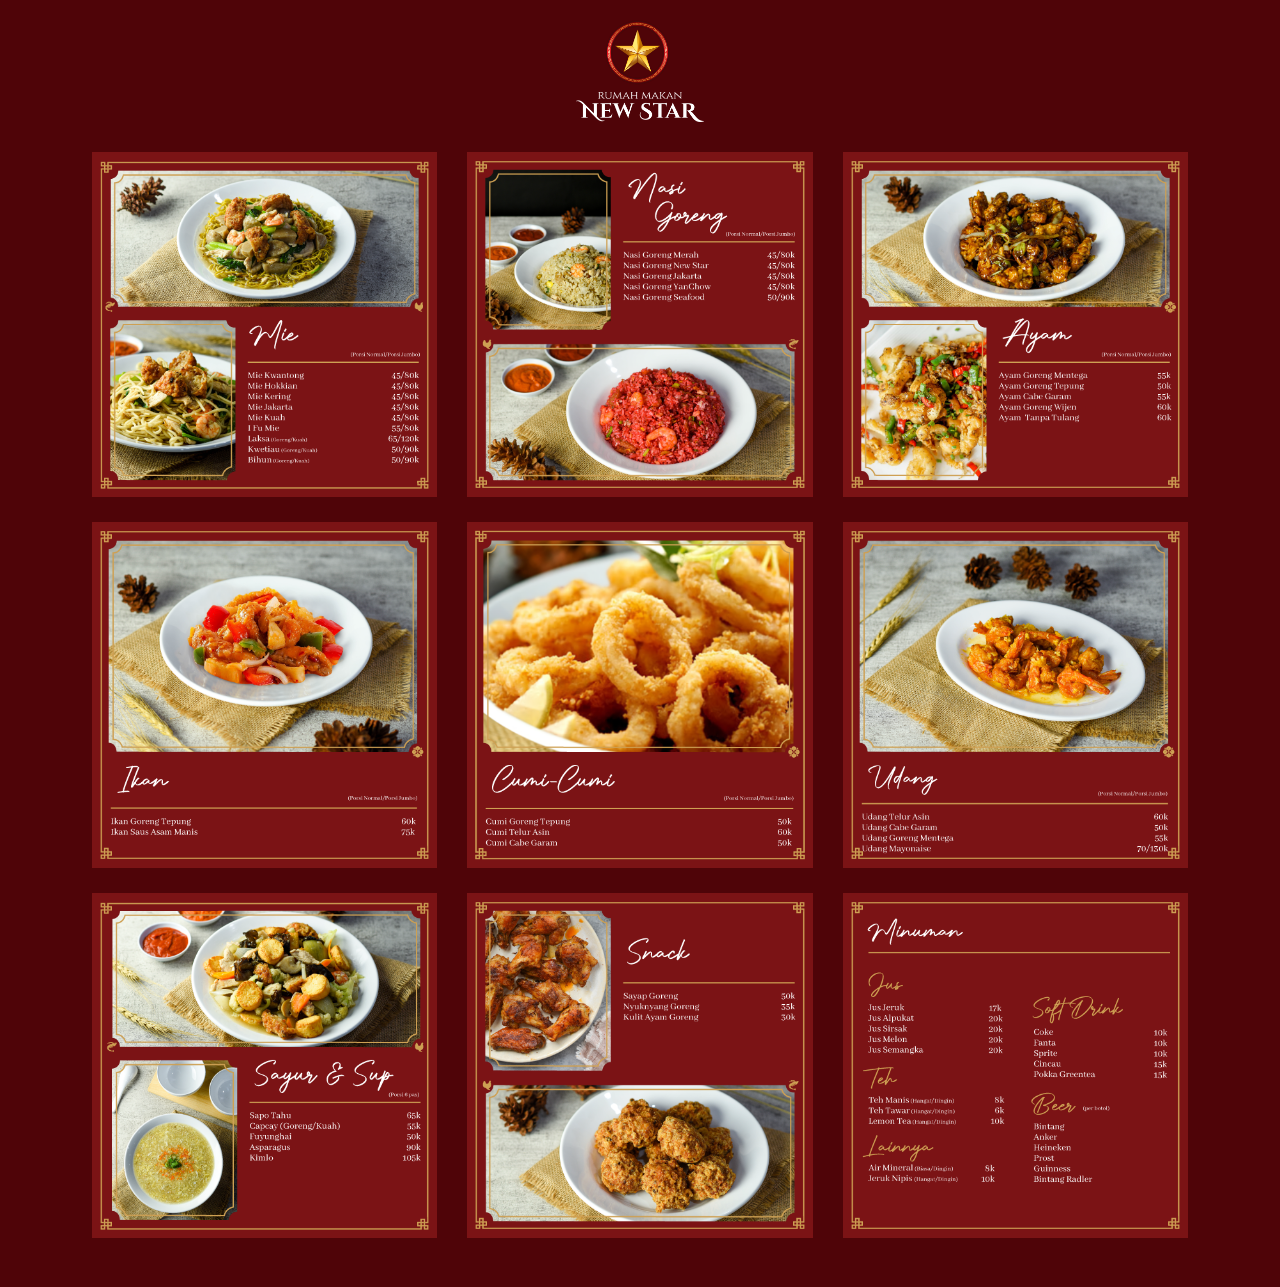
==== index.html @ 423abb82 "Initial commit" ====
<!doctype html>
<html lang="en">

<head>
    <title> New Star Makassar</title>
    <!-- Required meta tags -->
    <meta charset="utf-8">
    <meta name="viewport" content="width=device-width, initial-scale=1, shrink-to-fit=no">

    <!-- Bootstrap CSS -->
    <link rel="stylesheet" href="https://stackpath.bootstrapcdn.com/bootstrap/4.3.1/css/bootstrap.min.css" integrity="sha384-ggOyR0iXCbMQv3Xipma34MD+dH/1fQ784/j6cY/iJTQUOhcWr7x9JvoRxT2MZw1T" crossorigin="anonymous">
    <link rel="shortcut icon" href="/asset/img/iconns.ico" type="image/x-icon">
    <link rel="stylesheet" href="/asset/css/newstar.css">
</head>

<body>
    <div class="text-center" id="logo">
        <a href="/index.html">
            <img src="/asset/img/logonewstar.png" alt="LogoNewStar" title="Hello!" id="logons">
        </a>
    </div>

    <!-- MENU START -->
    <div class="wrapper">
        <div class="container-fluid mb-4" id="rowmenu">
            <div class="row text-center">
                <div class="col-lg-4 col-md-4 col-sm-6 col-xs-12" id="img_">
                    <a href="#">
                        <img src="/asset/img/mie.png" class="img-fluid">
                    </a>
                </div>
                <div class="col-lg-4 col-md-4 col-sm-6 col-xs-12" id="img_">
                    <a href="#">
                        <img src="/asset/img/nasgor.png" class="img-fluid">
                    </a>
                </div>
                <div class="col-lg-4 col-md-4 col-sm-6 col-xs-12" id="img_">
                    <a href="#">
                        <img src="/asset/img/ayam.png" class="img-fluid">
                    </a>
                </div>
                <div class="col-lg-4 col-md-4 col-sm-6 col-xs-12" id="img_">
                    <a href="#">
                        <img src="/asset/img/ikan.png" class="img-fluid">
                    </a>
                </div>
                <div class="col-lg-4 col-md-4 col-sm-6 col-xs-12" id="img_">
                    <a href="#">
                        <img src="/asset/img/cumi.png" class="img-fluid">
                    </a>
                </div>
                <div class="col-lg-4 col-md-4 col-sm-6 col-xs-12" id="img_">
                    <a href="#">
                        <img src="/asset/img/udang.png" class="img-fluid">
                    </a>
                </div>
                <div class="col-lg-4 col-md-4 col-sm-6 col-xs-12" id="img_">
                    <a href="#">
                        <img src="/asset/img/sayursup.png" class="img-fluid">
                    </a>
                </div>
                <div class="col-lg-4 col-md-4 col-sm-6 col-xs-12" id="img_">
                    <a href="#">
                        <img src="/asset/img/snack.png" class="img-fluid">
                    </a>
                </div>
                <div class="col-lg-4 col-md-4 col-sm-6 col-xs-12" id="img_">
                    <a href="#">
                        <img src="/asset/img/drink.png" class="img-fluid">
                    </a>
                </div>
            </div>
        </div>
        <!-- MENU END -->

        <!-- Optional JavaScript -->
        <!-- jQuery first, then Popper.js, then Bootstrap JS -->
        <script src="https://code.jquery.com/jquery-3.3.1.slim.min.js" integrity="sha384-q8i/X+965DzO0rT7abK41JStQIAqVgRVzpbzo5smXKp4YfRvH+8abtTE1Pi6jizo" crossorigin="anonymous"></script>
        <script src="https://cdnjs.cloudflare.com/ajax/libs/popper.js/1.14.7/umd/popper.min.js" integrity="sha384-UO2eT0CpHqdSJQ6hJty5KVphtPhzWj9WO1clHTMGa3JDZwrnQq4sF86dIHNDz0W1" crossorigin="anonymous"></script>
        <script src="https://stackpath.bootstrapcdn.com/bootstrap/4.3.1/js/bootstrap.min.js" integrity="sha384-JjSmVgyd0p3pXB1rRibZUAYoIIy6OrQ6VrjIEaFf/nJGzIxFDsf4x0xIM+B07jRM" crossorigin="anonymous"></script>
</body>

</html>
---- asset/css/newstar.css ----
* {
    margin: 0;
    padding: 0;
}

body {
    background-color: #4F0408;
}

.wrapper {
    max-width: 90%;
    margin: auto;
}

#logons {
    max-width: 40%;
    margin-top: 20px;
    margin-bottom: 20px;
}

#img_ {
    margin-bottom: 10px;
}


/* IPAD */

@media screen and (min-width: 768px) {
    #logons {
        max-width: 25%;
    }
    #img_ {
        margin-bottom: 15px;
    }
    .wrapper {
        max-width: 95%;
    }
}


/* PC / LAPTOP */

@media screen and (min-width: 992px) {
    #logons {
        max-width: 10%;
        margin-bottom: 30px;
    }
    #img_ {
        margin-bottom: 25px;
    }
    .wrapper {
        max-width: 88%;
    }
}
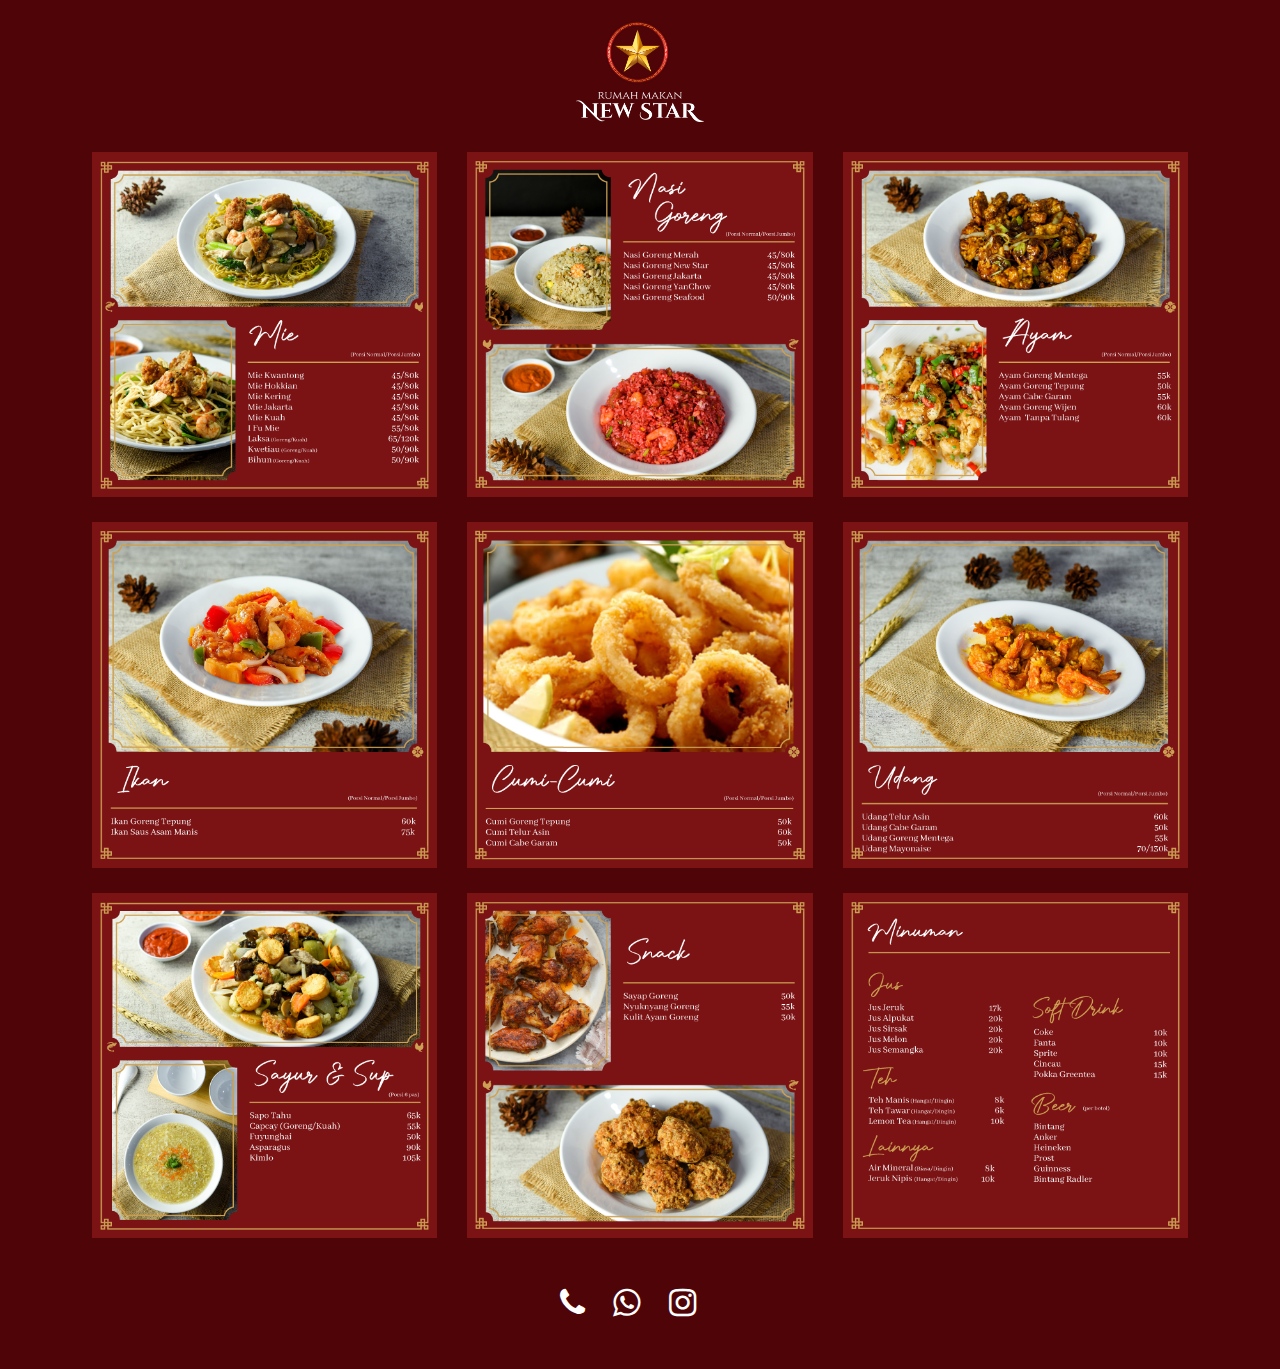
==== commit 56d4338a: "footer" ====
--- a/index.html
+++ b/index.html
@@ -11,14 +11,17 @@
     <link rel="stylesheet" href="https://stackpath.bootstrapcdn.com/bootstrap/4.3.1/css/bootstrap.min.css" integrity="sha384-ggOyR0iXCbMQv3Xipma34MD+dH/1fQ784/j6cY/iJTQUOhcWr7x9JvoRxT2MZw1T" crossorigin="anonymous">
     <link rel="shortcut icon" href="/asset/img/iconns.ico" type="image/x-icon">
     <link rel="stylesheet" href="/asset/css/newstar.css">
+    <link rel="stylesheet" href="https://cdnjs.cloudflare.com/ajax/libs/font-awesome/4.7.0/css/font-awesome.min.css">
 </head>
 
 <body>
+    <!-- LOGO START-->
     <div class="text-center" id="logo">
         <a href="/index.html">
             <img src="/asset/img/logonewstar.png" alt="LogoNewStar" title="Hello!" id="logons">
         </a>
     </div>
+    <!-- LOGO END -->
 
     <!-- MENU START -->
     <div class="wrapper">
@@ -73,6 +76,21 @@
         </div>
         <!-- MENU END -->
 
+        <!-- FOOTER START -->
+        <div class="container mb-5">
+            <div class="text-center" id="img_">
+                <a href="tel:+6281241537561">
+                    <i class="fa fa-phone fa-2x" aria-hidden="true">&nbsp;&nbsp;&nbsp;</i>
+                </a>
+                <a href="https://wa.me/+6281241537561" target="_blank">
+                    <i class="fa fa-whatsapp fa-2x" aria-hidden="true">&nbsp;&nbsp;&nbsp;</i>
+                </a>
+                <a href="https://instagram.com/newstar.mks" target="_blank">
+                    <i class="fa fa-instagram fa-2x" aria-hidden="true">&nbsp;&nbsp;&nbsp;</i>
+                </a>
+            </div>
+        </div>
+        <!-- FOOTER END -->
         <!-- Optional JavaScript -->
         <!-- jQuery first, then Popper.js, then Bootstrap JS -->
         <script src="https://code.jquery.com/jquery-3.3.1.slim.min.js" integrity="sha384-q8i/X+965DzO0rT7abK41JStQIAqVgRVzpbzo5smXKp4YfRvH+8abtTE1Pi6jizo" crossorigin="anonymous"></script>
--- a/asset/css/newstar.css
+++ b/asset/css/newstar.css
@@ -20,6 +20,14 @@
 
 #img_ {
     margin-bottom: 10px;
+}
+
+a {
+    color: inherit;
+}
+
+i {
+    color: white;
 }
 
 
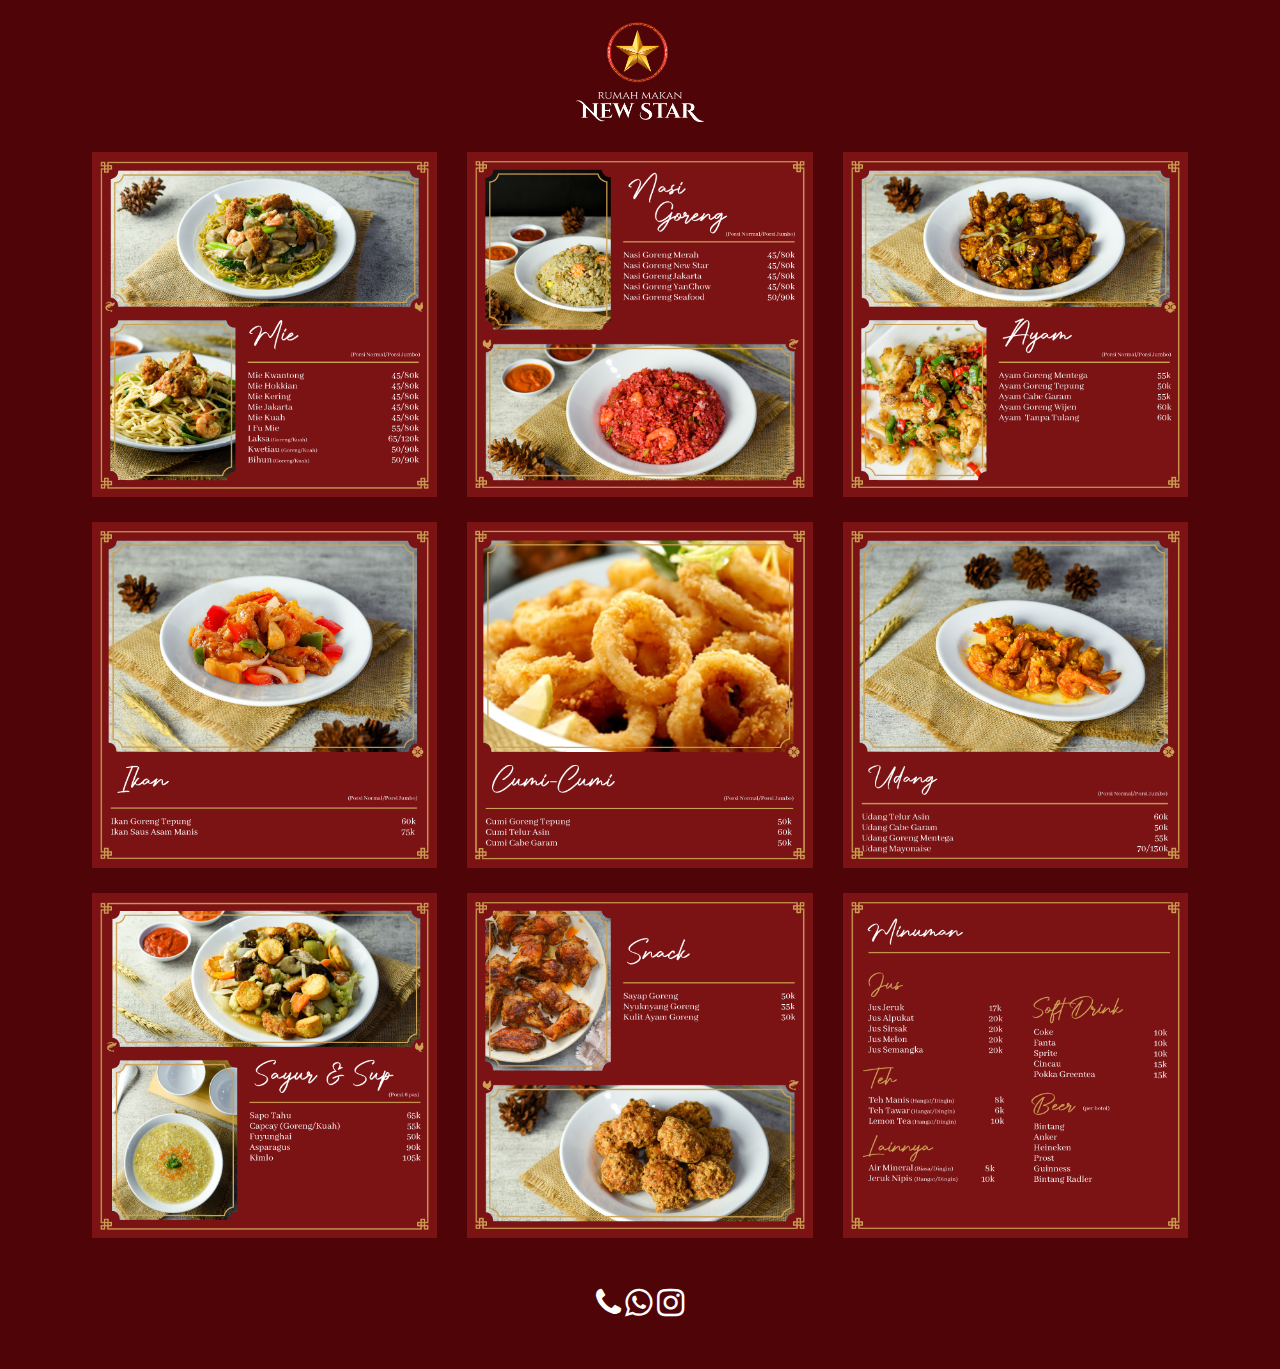
==== commit d16666a8: "Update index.html" ====
--- a/index.html
+++ b/index.html
@@ -80,13 +80,13 @@
         <div class="container mb-5">
             <div class="text-center" id="img_">
                 <a href="tel:+6281241537561">
-                    <i class="fa fa-phone fa-2x" aria-hidden="true">&nbsp;&nbsp;&nbsp;</i>
+                    <i class="fa fa-phone fa-2x" aria-hidden="true"></i>
                 </a>
                 <a href="https://wa.me/+6281241537561" target="_blank">
-                    <i class="fa fa-whatsapp fa-2x" aria-hidden="true">&nbsp;&nbsp;&nbsp;</i>
+                    <i class="fa fa-whatsapp fa-2x" aria-hidden="true"></i>
                 </a>
                 <a href="https://instagram.com/newstar.mks" target="_blank">
-                    <i class="fa fa-instagram fa-2x" aria-hidden="true">&nbsp;&nbsp;&nbsp;</i>
+                    <i class="fa fa-instagram fa-2x" aria-hidden="true"></i>
                 </a>
             </div>
         </div>
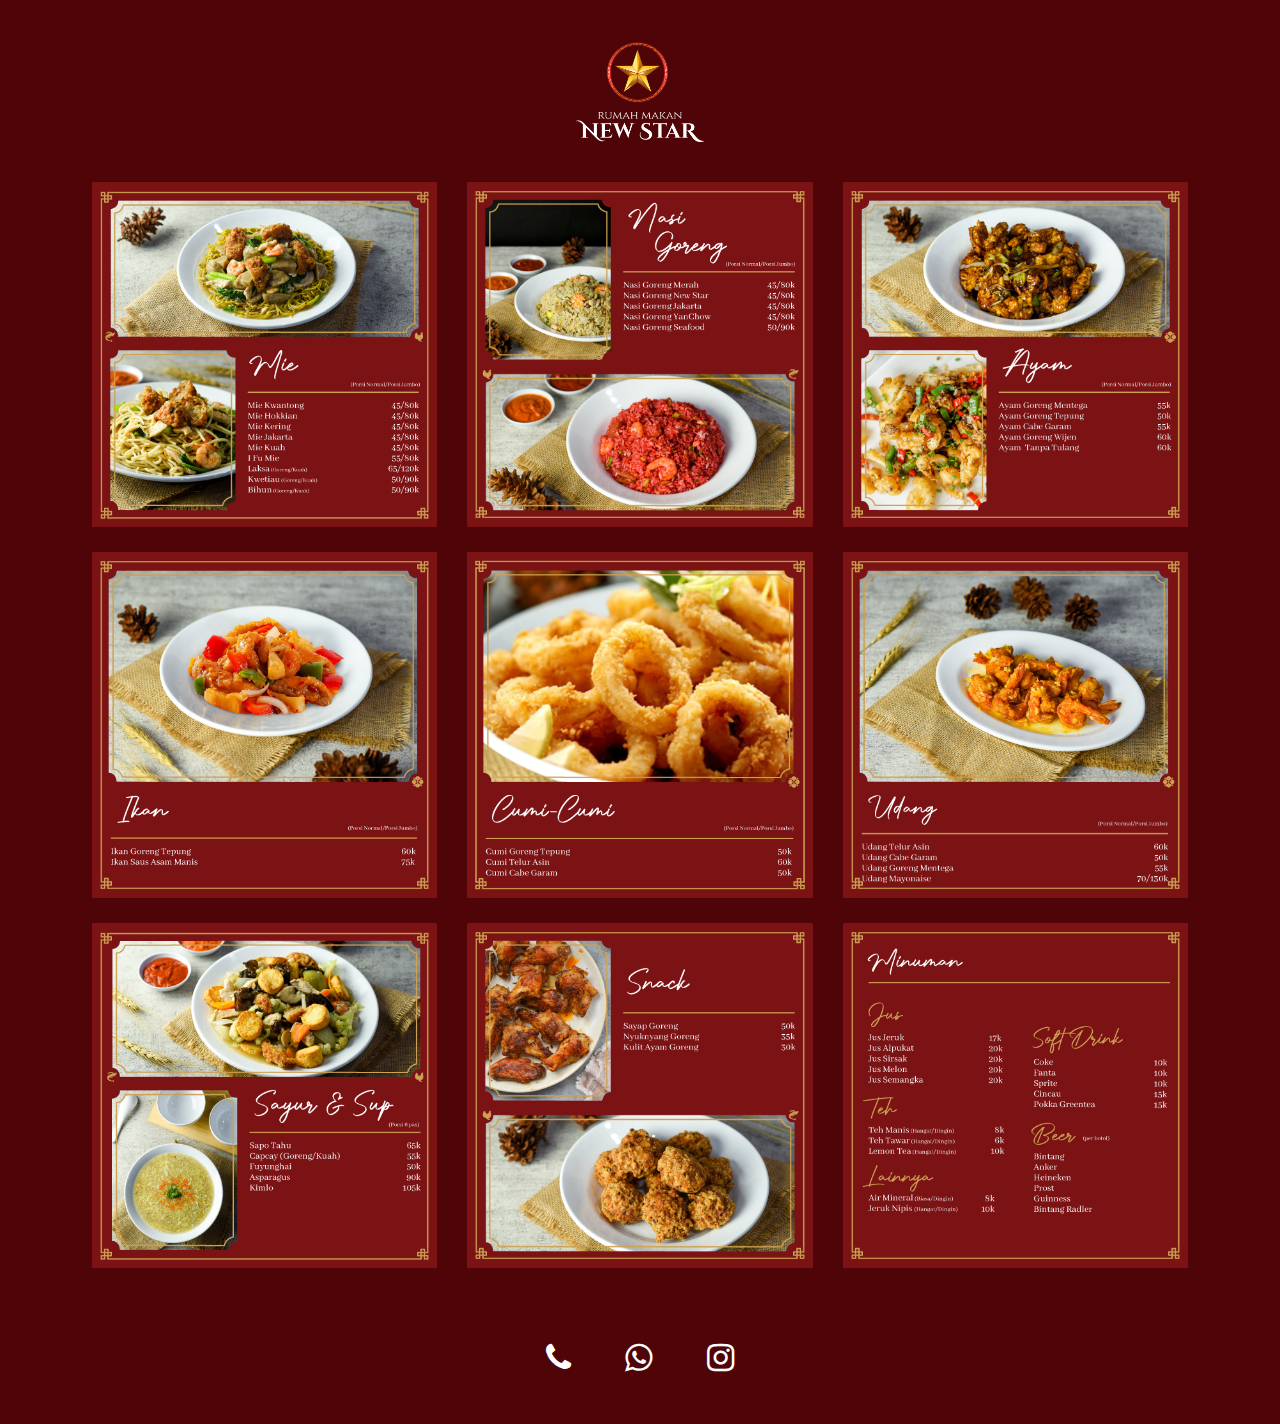
==== commit b1426193: "i" ====
--- a/index.html
+++ b/index.html
@@ -77,7 +77,7 @@
         <!-- MENU END -->
 
         <!-- FOOTER START -->
-        <div class="container mb-5">
+        <div class="container">
             <div class="text-center" id="img_">
                 <a href="tel:+6281241537561">
                     <i class="fa fa-phone fa-2x" aria-hidden="true"></i>
@@ -91,6 +91,7 @@
             </div>
         </div>
         <!-- FOOTER END -->
+
         <!-- Optional JavaScript -->
         <!-- jQuery first, then Popper.js, then Bootstrap JS -->
         <script src="https://code.jquery.com/jquery-3.3.1.slim.min.js" integrity="sha384-q8i/X+965DzO0rT7abK41JStQIAqVgRVzpbzo5smXKp4YfRvH+8abtTE1Pi6jizo" crossorigin="anonymous"></script>
--- a/asset/css/newstar.css
+++ b/asset/css/newstar.css
@@ -12,10 +12,15 @@
     margin: auto;
 }
 
+#logo {
+    margin-top: 20px;
+    margin-bottom: 10px;
+}
+
 #logons {
-    max-width: 40%;
+    max-width: 45%;
     margin-top: 20px;
-    margin-bottom: 20px;
+    margin-bottom: 30px;
 }
 
 #img_ {
@@ -28,6 +33,11 @@
 
 i {
     color: white;
+    margin: 25px 25px 25px 25px;
+}
+
+#rowmenu {
+    margin: 0px;
 }
 
 
